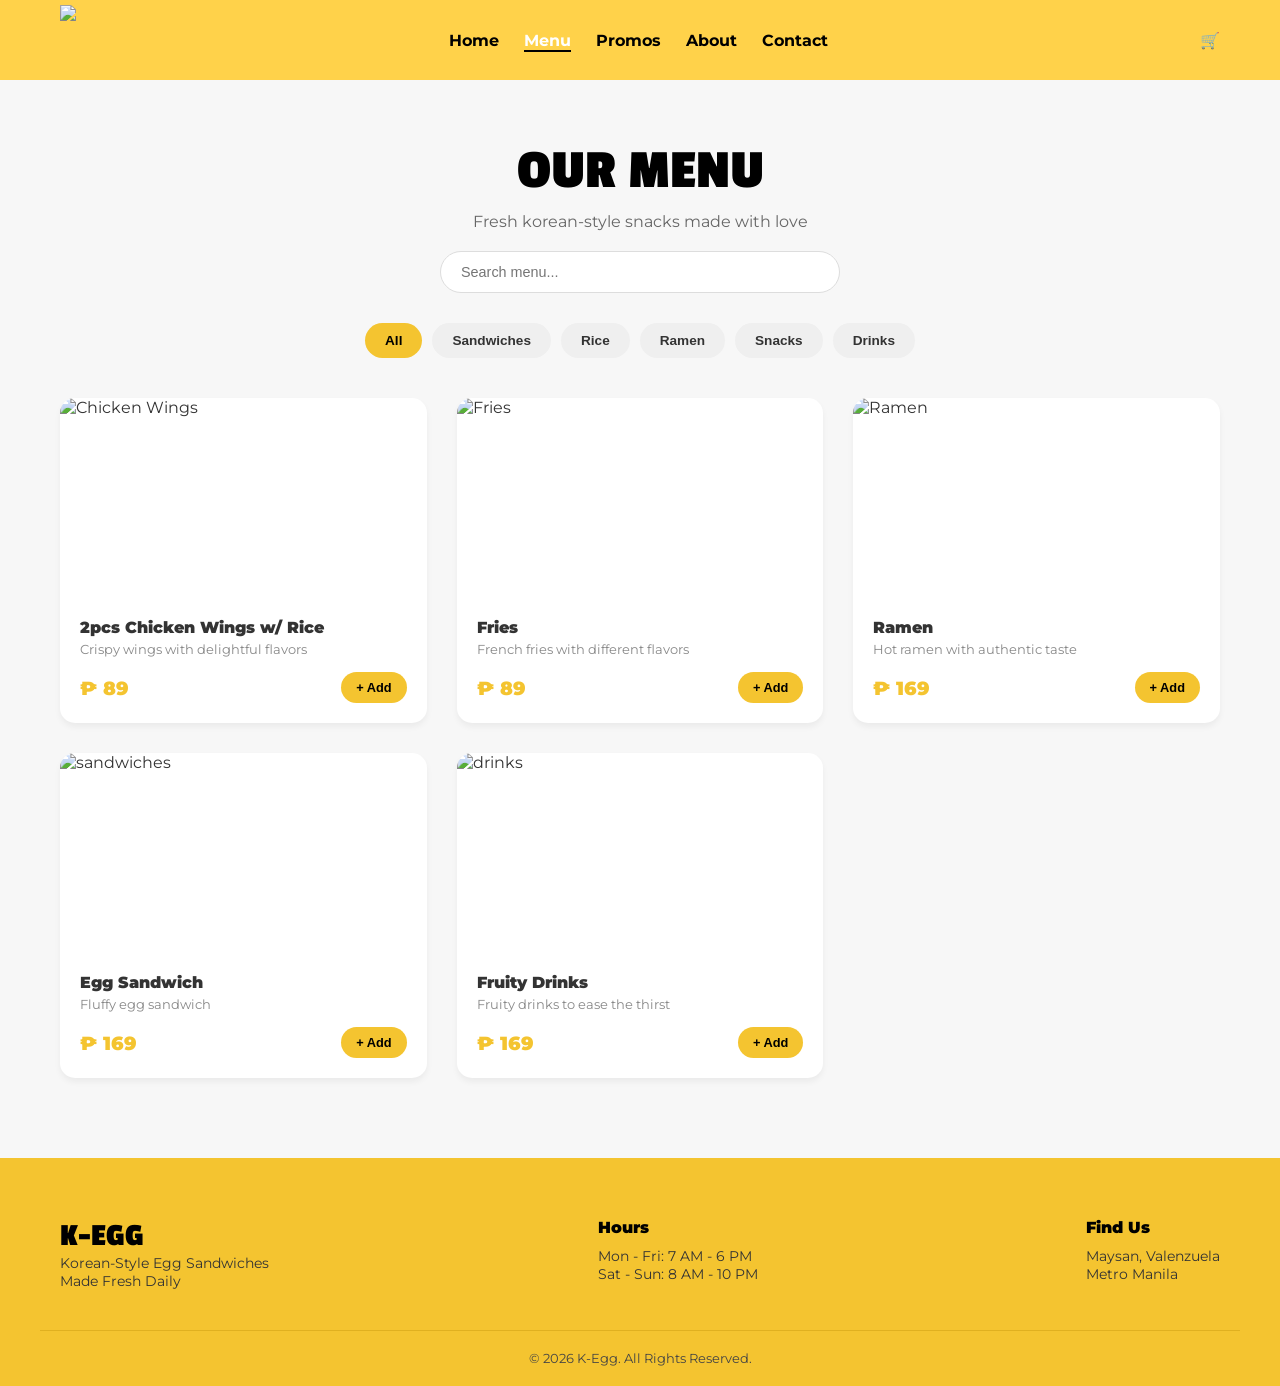
==== menu.html @ 5763af6b "Add files via upload" ====
<!DOCTYPE html>
<html lang="en">
<head>
    <meta charset="UTF-8">
    <meta name="viewport" content="width=device-width, initial-scale=1.0">
    <title>K-Egg | Our Menu</title>
    <link rel="stylesheet" href="style.css">
    <link href="https://fonts.googleapis.com/css2?family=Montserrat:wght@400;700;900&family=Passion+One:wght@700&display=swap" rel="stylesheet">
</head>
<body class="menu-page">

    <header>
        <nav class="container">
            <div class="logo">
                 <div class="logo"><img src="images/logoo.jpg" id="logoo"></div>
            </div>
            <ul class="nav-links">
                <li><a href="index.html">Home</a></li>
                <li><a href="menu.html" class="active">Menu</a></li>
                <li><a href="promos.html">Promos</a></li>
                <li><a href="about.html">About</a></li>
                <li><a href="contact.html">Contact</a></li>
            </ul>
            <div class="cart-icon">🛒</div>
        </nav>
    </header>

    <main class="container">
        <section class="menu-intro">
            <h2>OUR MENU</h2>
            <p>Fresh korean-style snacks made with love</p>
            <input type="text" placeholder="Search menu..." class="search-bar">
        </section>

        <section class="menu-filters">
            <button class="filter-btn active" data-filter="all">All</button>
            <button class="filter-btn" data-filter="sandwiches">Sandwiches</button>
            <button class="filter-btn" data-filter="rice">Rice</button>
            <button class="filter-btn" data-filter="ramen">Ramen</button>
            <button class="filter-btn" data-filter="snacks">Snacks</button>
            <button class="filter-btn" data-filter="drinks">Drinks</button>
        </section>

        <section class="menu-grid">
            
            <div class="menu-card" data-category="rice">
                <div class="card-img-container">
                    <img src="images/chicken.jpg" alt="Chicken Wings">
                </div>
                <div class="card-info">
                    <h4>2pcs Chicken Wings w/ Rice</h4>
                    <p class="desc">Crispy wings with delightful flavors</p>
                    <div class="price-add">
                        <p class="price">₱ 89</p>
                        <button class="add-btn">+ Add</button>
                    </div>
                </div>
            </div>

            <div class="menu-card" data-category="snacks">
                <div class="card-img-container">
                    <img src="images/fries.jpg" alt="Fries">
                </div>
                <div class="card-info">
                    <h4>Fries</h4>
                    <p class="desc">French fries with different flavors</p>
                    <div class="price-add">
                        <p class="price">₱ 89</p>
                        <button class="add-btn">+ Add</button>
                    </div>
                </div>
            </div>

            <div class="menu-card" data-category="ramen">
                <div class="card-img-container">
                    <img src="images/ramen.jpg" alt="Ramen">
                </div>
                <div class="card-info">
                    <h4>Ramen</h4>
                    <p class="desc">Hot ramen with authentic taste</p>
                    <div class="price-add">
                        <p class="price">₱ 169</p>
                        <button class="add-btn">+ Add</button>
                    </div>
                </div>
            </div>

            <div class="menu-card" data-category="sandwiches">
                <div class="card-img-container">
                    <img src="images/egg sandwich.jpg" alt="sandwiches">
                </div>
                <div class="card-info">
                    <h4>Egg Sandwich</h4>
                    <p class="desc">Fluffy egg sandwich</p>
                    <div class="price-add">
                        <p class="price">₱ 169</p>
                        <button class="add-btn">+ Add</button>
                    </div>
                </div>
            </div>

            <div class="menu-card" data-category="drinks">
                <div class="card-img-container">
                    <img src="images/drinks.jpg" alt="drinks">
                </div>
                <div class="card-info">
                    <h4>Fruity Drinks</h4>
                    <p class="desc">Fruity drinks to ease the thirst</p>
                    <div class="price-add">
                        <p class="price">₱ 169</p>
                        <button class="add-btn">+ Add</button>
                    </div>
                </div>
            </div>


            </section>
    </main>

    <footer class="main-footer">
        <div class="container footer-content">
            <div class="footer-left">
                <h3>K-EGG</h3>
                <p>Korean-Style Egg Sandwiches <br> Made Fresh Daily</p>
            </div>
            <div class="footer-center">
                <h4>Hours</h4>
                <p>Mon - Fri: 7 AM - 6 PM <br> Sat - Sun: 8 AM - 10 PM</p>
            </div>
            <div class="footer-right">
                <h4>Find Us</h4>
                <p>Maysan, Valenzuela <br> Metro Manila</p>
            </div>
        </div>
        <div class="copyright container">
            <p>&copy; 2026 K-Egg. All Rights Reserved.</p>
        </div>
    </footer>
<script>
    var filterButtons = document.querySelectorAll('.filter-btn');
    var menuCards = document.querySelectorAll('.menu-card');

    filterButtons.forEach(button => {
        button.addEventListener('click', () => {
            filterButtons.forEach(btn => btn.classList.remove('active'));
            button.classList.add('active');

            var filterValue = button.getAttribute('data-filter');

            menuCards.forEach(card => {
                var cardCategory = card.getAttribute('data-category');
                
                if (filterValue === 'all' || filterValue === cardCategory) {
                    card.style.display = 'block'; 
                } else {
                    card.style.display = 'none';  
                }
            });
        });
    });
</script>
</body>
</html>
---- style.css ----
* {
    margin: 0;
    padding: 0;
    box-sizing: border-box;
}

body {
    font-family: 'Montserrat', sans-serif;
    color: #333;
}

.container {
    max-width: 1200px;
    margin: 0 auto;
    padding: 0 20px;
}


header {
    background-color: #ffd24a;
    padding: 5px 0; 
    width: 100%;
}

nav {
    display: flex;
    justify-content: space-between;
    align-items: center;
    padding: 15px 0;
    flex-wrap: wrap; 
}

.logo {
    display: flex;
    align-items: center;
}

.logo-img {
    max-width: 150px;
    height: auto;
}

.nav-links {
    display: flex;
    list-style: none;
    gap: 25px;
    margin: 0 auto;
}

.nav-links li a {
    text-decoration: none;
    font-weight: 700;
    color: #000;
    transition: 0.3s;
    cursor: pointer;
}

.nav-links li a.active {
    color: #fff;
}


#logoo {
    height: 70px; 
    width: auto;
    display: block;
}


.nav-links li a:hover {
    color: #444;
}

.hero {
    background: linear-gradient(rgba(0,0,0,0.4), rgba(0,0,0,0.4)), 
                url('images/KEGG\ MAIN.jpg');
    background-size: cover;
    background-position: center;
    height: 85vh;
    display: flex;
    align-items: center;
    color: #fff;
}

.hero h1 {
    font-family: 'Passion One', cursive;
    font-size: 4.5rem;
    line-height: 1;
    margin-bottom: 15px;
}

.highlight {
    color: #f4c430;
}

.hero p {
    font-size: 1.2rem;
    margin-bottom: 30px;
}

.hero-btns {
    display: flex;
    flex-wrap: wrap;
    gap: 12px;
}

.btn-yellow {
    background: #f4c430;
    border: none;
    padding: 15px 30px;
    font-weight: 900;
    border-radius: 10px;
    cursor: pointer;
    margin-right: 0;
}

.btn-yellow a {
    text-decoration: none;
    color: white;
}

.btn-white {
    background: #fff;
    border: none;
    padding: 15px 30px;
    font-weight: 900;
    border-radius: 10px;
    cursor: pointer;
}
.btn-white a {
    text-decoration: none;
    color: black;
}

.features {
    display: flex;
    justify-content: space-around;
    padding: 60px 0;
    text-align: center;
}

.feature-item {
    flex: 1;
    padding: 20px;
}

.feature-item img {
    width: 60px;
    margin-bottom: 15px;
}

.feature-item h3 {
    margin-bottom: 10px;
    font-weight: 900;
}

.feature-item p {
    font-size: 0.85rem;
    color: #666;
}

/* Signature Dishes */
.dishes {
    text-align: center;
    padding-bottom: 80px;
}

.dishes h2 {
    font-family: 'Passion One', cursive;
    font-size: 2.5rem;
    margin-bottom: 40px;
}

.dish-grid {
    display: flex;
    gap: 20px;
}

.dish-card {
    flex: 1;
    height: 350px;
    border-radius: 20px;
    position: relative;
    overflow: hidden;
    background-size: cover;
    background-position: center;
}

.card-egg { background-image: url("images/egg sandwich.jpg"); }
.card-rice { background-image: url("images/rice.jpg"); }

.card-overlay {
    position: absolute;
    bottom: 0;
    width: 100%;
    padding: 20px;
    background: linear-gradient(transparent, rgba(0,0,0,0.8));
    color: white;
    text-align: left;
}

.card-overlay p { font-size: 0.8rem; margin-bottom: 5px; }
.card-overlay a { color: #f4c430; text-decoration: none; font-weight: bold; }

.promo-banner {
    background-color: #f4c430;
    padding: 50px 0;
    text-align: center;
}

.promo-banner h2 { font-family: 'Passion One', cursive; font-size: 2.5rem; }
.promo-banner p { margin: 10px 0 20px; font-weight: 700; }

.btn-white-promo {
    background: #fff;
    border: none;
    padding: 10px 25px;
    border-radius: 50px;
    font-weight: 900;
    cursor: pointer;
    border: 1px solid #ccc;
}

/* --- MENU --- */
.menu-page {
    background-color: #f7f7f7;
}

.nav-links li a.active {
    border-bottom: 2px solid #000;
}

.menu-intro {
    text-align: center;
    padding: 60px 0 30px;
}

.menu-intro h2 {
    font-family: 'Passion One', cursive;
    font-size: 3.5rem;
    color: #000;
}

.menu-intro p {
    color: #666;
    margin: 10px 0 20px;
}

.search-bar {
    width: 100%;
    max-width: 400px;
    padding: 12px 20px;
    border: 1px solid #ddd;
    border-radius: 50px;
    background-color: #fff;
    font-size: 0.9rem;
}

.menu-filters {
    display: flex;
    justify-content: center;
    gap: 10px;
    flex-wrap: wrap;
    padding-bottom: 40px;
}

.filter-btn {
    padding: 10px 20px;
    border: none;
    border-radius: 50px;
    background-color: #efefef;
    color: #333;
    font-weight: 700;
    font-size: 0.85rem;
    cursor: pointer;
    transition: 0.3s;
}

.filter-btn:hover {
    background-color: #e0e0e0;
}

.filter-btn.active {
    background-color: #f4c430;
    color: #000;
}

.menu-grid {
    display: grid;
    grid-template-columns: repeat(auto-fill, minmax(300px, 1fr));
    gap: 30px;
    padding-bottom: 80px;
}

.menu-card {
    background-color: #fff;
    border-radius: 15px;
    overflow: hidden;
    box-shadow: 0 4px 6px rgba(0,0,0,0.05);
    transition: transform 0.3s;
}

.menu-card:hover {
    transform: translateY(-5px);
}

.card-img-container {
    height: 200px;
    overflow: hidden;
}

.card-img-container img {
    width: 100%;
    height: 100%;
    object-fit: cover;
    display: block;
}

.card-info {
    padding: 20px;
    text-align: left;
}

.card-info h4 {
    font-weight: 900;
    font-size: 1rem;
    margin-bottom: 5px;
}

.card-info .desc {
    font-size: 0.8rem;
    color: #888;
    margin-bottom: 15px;
}

.price-add {
    display: flex;
    justify-content: space-between;
    align-items: center;
}

.card-info .price {
    color: #f4c430;
    font-weight: 900;
    font-size: 1.2rem;
}

.add-btn {
    background-color: #f4c430;
    color: #000;
    border: none;
    padding: 8px 15px;
    border-radius: 50px;
    font-weight: 700;
    font-size: 0.8rem;
    cursor: pointer;
}

.main-footer {
    background-color: #f4c430;
    padding: 60px 0 20px;
    color: #000;
}

.footer-content {
    display: flex;
    justify-content: space-between;
    gap: 40px;
}

.footer-content h3 { font-family: 'Passion One', cursive; font-size: 2rem; }
.footer-content h4 { font-weight: 900; margin-bottom: 10px; }
.footer-content p { font-size: 0.9rem; color: #333; }

.copyright {
    text-align: center;
    border-top: 1px solid #e0b020;
    padding-top: 20px;
    margin-top: 40px;
    font-size: 0.8rem;
    color: #444;
}

/* PROMOS */

.promos-page {
    background-color: #f7f7f7;
}

.promos-intro {
    text-align: center;
    padding: 60px 0 40px;
}

.promos-intro h2 {
    font-family: 'Passion One', cursive;
    font-size: 3.5rem;
    color: #000;
}

.promos-intro p {
    color: #666;
    margin-top: 10px;
}

.flash-sale-section {
    background-color: #f4c430;
    padding: 50px 0;
    border-radius: 20px;
    margin-bottom: 60px;
}

.flash-content {
    display: flex;
    align-items: center;
    gap: 40px;
    max-width: 1000px;
    margin: 0 auto;
}

.sticky-note {
    width: 200px;
    height: auto;
}

.flash-text {
    flex: 1;
    color: #000;
}

.flash-text h3 {
    font-family: 'Passion One', cursive;
    font-size: 3rem;
    line-height: 1.1;
    margin-bottom: 10px;
}

.flash-text p {
    font-size: 1rem;
    font-weight: 700;
    margin-bottom: 25px;
}

.btn-order-now {
    background-color: #fff;
    color: #f4c430;
    border: none;
    padding: 12px 30px;
    border-radius: 50px;
    font-weight: 900;
    font-size: 0.9rem;
    cursor: pointer;
    box-shadow: 0 4px 6px rgba(0,0,0,0.1);
}

.discount-grid {
    display: grid;
    grid-template-columns: repeat(auto-fit, minmax(300px, 1fr));
    gap: 30px;
    padding-bottom: 80px;
}

.discount-card {
    background-color: #fff;
    border-radius: 15px;
    overflow: hidden;
    box-shadow: 0 4px 8px rgba(0,0,0,0.04);
}

.discount-card .card-img-container {
    height: 200px;
}

.discount-card .card-img-container img {
    width: 100%;
    height: 100%;
    object-fit: cover;
}

.discount-card .card-info {
    padding: 20px;
    text-align: left;
}

.discount-card .card-info h4 {
    font-weight: 900;
    font-size: 1rem;
    margin-bottom: 5px;
}

.discount-card .card-info .desc {
    font-size: 0.8rem;
    color: #666;
    margin-bottom: 15px;
    line-height: 1.4;
}

.valid-until {
    display: flex;
    align-items: center;
    gap: 8px;
    border-top: 1px solid #eee;
    padding-top: 10px;
}

.mini-clock {
    width: 16px;
    height: 16px;
    opacity: 0.5;
}

.valid-until p {
    font-size: 0.7rem;
    color: #aaaaaa;
}

.why-choose-section {
    padding: 80px 0;
    text-align: center;
}

.why-choose-section h2 {
    font-weight: 900;
    font-size: 2.2rem;
    margin-bottom: 50px;
}

.features-grid {
    display: flex;
    justify-content: space-around;
    gap: 20px;
    flex-wrap: wrap;
}

.feature-item {
    flex: 1;
    min-width: 250px;
    display: flex;
    flex-direction: column;
    align-items: center;
}

.icon-circle {
    width: 80px;
    height: 80px;
    background-color: #f4c430;
    border-radius: 50%;
    display: flex;
    align-items: center;
    justify-content: center;
    font-size: 2rem;
    color: #fff;
    margin-bottom: 20px;
}

.feature-item h4 {
    font-weight: 900;
    font-size: 1.2rem;
    margin-bottom: 10px;
}

.feature-item p {
    font-size: 0.9rem;
    color: #666;
    line-height: 1.5;
}

.detailed-footer {
    background-color: #f4c430;
    padding: 60px 0 20px;
    color: #000;
}

.btn-white-promo a {
    text-decoration: none;
    color: #000;
}
.footer-layout {
    display: flex;
    justify-content: space-between;
    gap: 30px;
    padding-bottom: 40px;
}

.footer-block {
    flex: 1;
}

.footer-block h3 {
    font-family: 'Passion One', cursive;
    font-size: 2.2rem;
    margin-bottom: 5px;
}

.footer-block h4 {
    font-weight: 900;
    font-size: 1rem;
    margin-bottom: 15px;
}

.footer-block p, 
.footer-block ul li {
    font-size: 0.9rem;
    color: #333;
    line-height: 1.6;
}

.footer-block .address {
    margin-top: 10px;
    color: #555;
    font-size: 0.85rem;
}

.footer-block ul {
    list-style: none;
    padding: 0;
}

.footer-block ul li {
    margin-bottom: 8px;
}

.footer-block ul li a {
    text-decoration: none;
    color: #000;
    transition: 0.2s;
}

.footer-block ul li a:hover {
    color: #fff;
}

.social-icons {
    display: flex;
    gap: 15px;
}

.social-icons a img {
    width: 24px;
    height: 24px;
    transition: transform 0.2s;
}

.social-icons a:hover img {
    transform: scale(1.1);
}

.detailed-footer .copyright {
    text-align: center;
    border-top: 1px solid #e0b020;
    padding-top: 20px;
    font-size: 0.8rem;
    color: #444;
}


/* About */
.about-page {
    background-color: #fff;
}

.about-hero {
    background-color: #f5d36e;
    padding: 80px 0 60px;
    text-align: center;
}

.about-hero h2 {
    font-family: 'Passion One', cursive;
    font-size: 3.5rem;
    color: #fff;
}

.about-hero p {
    color: rgba(255,255,255,0.9);
    margin-top: 10px;
    font-size: 1rem;
}

.our-story {
    padding: 80px 0;
}

.our-story h3 {
    font-family: 'Passion One', cursive;
    font-size: 3rem;
    color: #000;
    margin-bottom: 30px;
}

.story-layout {
    display: flex;
    justify-content: space-between;
    align-items: center;
    gap: 40px;
}

.story-text {
    flex: 1.2;
}

.story-text p {
    font-size: 1rem;
    color: #333;
    line-height: 1.7;
    margin-bottom: 25px;
}

.story-image {
    flex: 1;
}

.story-image img {
    width: 100%;
    height: auto;
    border-radius: 15px;
    box-shadow: 0 10px 20px rgba(0,0,0,0.1);
}

.our-values {
    background-color: #f7f7f7;
    padding: 80px 0;
    text-align: center;
}

.our-values h3 {
    font-family: 'Passion One', cursive;
    font-size: 3rem;
    color: #000;
    margin-bottom: 60px;
}

.values-grid {
    display: grid;
    grid-template-columns: repeat(4, 1fr);
    gap: 30px;
}

.value-item {
    display: flex;
    flex-direction: column;
    align-items: center;
}

.value-item .icon-circle {
    width: 80px;
    height: 80px;
    background-color: #f4c430;
    border-radius: 50%;
    display: flex;
    align-items: center;
    justify-content: center;
    font-size: 2.2rem;
    color: #fff;
    margin-bottom: 20px;
}

.value-item h4 {
    font-weight: 900;
    font-size: 1.1rem;
    margin-bottom: 10px;
}

.value-item p {
    font-size: 0.85rem;
    color: #666;
    line-height: 1.5;
}

/* CONTACT */
.contact-page {
    background-color: #fff;
}
 
.contact-hero {
    background-color: #f5d36e;
    padding: 80px 0 60px;
    text-align: center;
}
 
.contact-hero h2 {
    font-family: 'Passion One', cursive;
    font-size: 3.5rem;
    color: #fff;
    letter-spacing: 3px;
}
 
.contact-hero p {
    color: rgba(255, 255, 255, 0.9);
    margin-top: 10px;
    font-size: 1rem;
}
 
.contact-main {
    padding: 60px 20px;
}
 
.contact-columns {
    display: flex;
    gap: 50px;
    align-items: flex-start;
    margin-bottom: 60px;
}
 
.contact-info {
    flex: 1;
}
 
.contact-info h3 {
    font-weight: 900;
    font-size: 1.1rem;
    color: #000;
    margin-bottom: 24px;
}
 
.info-item {
    display: flex;
    align-items: flex-start;
    gap: 12px;
    margin-bottom: 20px;
}
 
.info-icon {
    width: 36px;
    height: 36px;
    background-color: #ffd24a;
    border-radius: 8px;
    display: flex;
    align-items: center;
    justify-content: center;
    font-size: 16px;
    flex-shrink: 0;
}
 
.info-text strong {
    display: block;
    font-size: 0.85rem;
    font-weight: 900;
    color: #000;
    margin-bottom: 3px;
}
 
.info-text p {
    font-size: 0.82rem;
    color: #555;
    line-height: 1.6;
}
 
.contact-follow {
    margin-top: 24px;
}
 
.contact-follow h4 {
    font-weight: 900;
    font-size: 0.9rem;
    color: #000;
    margin-bottom: 10px;
}
 
.contact-map {
    flex: 1.3;
}
 
.contact-map iframe {
    width: 100%;
    height: 300px;
    border: none;
    border-radius: 12px;
    box-shadow: 0 4px 12px rgba(0, 0, 0, 0.08);
}
 
.contact-form-section {
    padding-bottom: 20px;
}
 
.contact-form-section h3 {
    font-weight: 900;
    font-size: 1.1rem;
    color: #000;
    text-align: center;
    margin-bottom: 24px;
}
 
.contact-form-box {
    background-color: #fffbee;
    border-radius: 14px;
    padding: 30px;
    border: 1px solid #ffd24a;
    max-width: 700px;
    margin: 0 auto;
}
 
.form-row {
    display: flex;
    gap: 20px;
    margin-bottom: 16px;
}
 
.form-group {
    flex: 1;
    display: flex;
    flex-direction: column;
    margin-bottom: 16px;
}
 
.form-row .form-group {
    margin-bottom: 0;
}
 
.form-group label {
    font-size: 0.82rem;
    font-weight: 700;
    color: #000;
    margin-bottom: 6px;
}
 
.form-group input,
.form-group textarea {
    padding: 10px 14px;
    border: 1px solid #ffd24a;
    border-radius: 8px;
    font-size: 0.85rem;
    font-family: 'Montserrat', sans-serif;
    color: #333;
    background: #fff;
    outline: none;
    transition: border-color 0.2s;
}
 
.form-group input:focus,
.form-group textarea:focus {
    border-color: #f4c430;
    box-shadow: 0 0 0 3px rgba(255, 210, 74, 0.25);
}
 
.form-group textarea {
    resize: vertical;
    min-height: 100px;
}
 
.form-error {
    display: none;
    background-color: #ffebee;
    border: 1px solid #ef9a9a;
    border-radius: 8px;
    padding: 10px 14px;
    font-size: 0.8rem;
    color: #c62828;
    margin-bottom: 14px;
    line-height: 1.6;
}
 
.btn-send {
    width: 100%;
    background-color: #ffd24a;
    border: none;
    padding: 14px;
    border-radius: 10px;
    font-family: 'Montserrat', sans-serif;
    font-weight: 900;
    font-size: 0.9rem;
    letter-spacing: 1px;
    color: #fff;
    cursor: pointer;
    transition: background-color 0.2s;
}
 
.btn-send:hover {
    background-color: #f4c430;
}
 
.btn-send:disabled {
    opacity: 0.6;
    cursor: not-allowed;
}
 
.form-success {
    display: none;
    background-color: #fff9e6;
    border: 1px solid #ffd24a;
    border-radius: 8px;
    padding: 12px 16px;
    text-align: center;
    font-size: 0.85rem;
    font-weight: 700;
    color: #a07800;
    margin-top: 14px;
}
 
.contact-cta {
    background-color: #ffd24a;
    padding: 60px 0;
    text-align: center;
}
 
.contact-cta h2 {
    font-family: 'Passion One', cursive;
    font-size: 2.5rem;
    color: #fff;
    margin-bottom: 10px;
}
 
.contact-cta p {
    font-size: 0.95rem;
    font-weight: 700;
    color: rgba(255, 255, 255, 0.9);
    margin-bottom: 24px;
}
 
.contact-cta .btn-order-now {
    background-color: #fff;
    color: #f4c430;
    border: none;
    padding: 12px 35px;
    border-radius: 50px;
    font-family: 'Montserrat', sans-serif;
    font-weight: 900;
    font-size: 0.9rem;
    cursor: pointer;
    box-shadow: 0 4px 6px rgba(0, 0, 0, 0.1);
    transition: transform 0.2s;
}
 
.contact-cta .btn-order-now:hover {
    transform: scale(1.04);
}

/* --- MEDIA QUERIES --- */

@media (max-width: 768px) {
    .nav-links { display: none; }

    .hero { text-align: center; height: auto; padding: 100px 0; }
    .hero h1 { font-size: 2.5rem; }

    .hero-btns {
        display: flex;
        flex-direction: column;
        align-items: center;
        gap: 12px;
    }

    .btn-yellow {
        margin-right: 0;
        width: 200px;
    }

    .btn-white {
        width: 200px;
    }

    .features {
        flex-direction: column;
        align-items: center;
    }

    .dish-grid {
        flex-direction: column;
        align-items: center;
    }

    .dish-card {
        flex: none;
        width: 100%;
        height: 280px;
        margin-bottom: 20px;
        background-size: cover;
        background-position: center;
    }

    .card-egg { background-image: url("images/egg sandwich.jpg"); }
    .card-rice { background-image: url("images/rice.jpg"); }
}

/* MENU MQ */
@media (max-width: 768px) {
    .menu-intro h2 { font-size: 2.5rem; }
    
    .footer-content {
        flex-direction: column;
        text-align: center;
    }
}


/* PROMOS MQ */
@media (max-width: 1024px) {
    .features-grid {
        justify-content: center;
        gap: 40px;
    }
}

@media (max-width: 768px) {
    .promos-intro h2 { 
        font-size: 2.5rem; 
    }
    
    .flash-content {
        flex-direction: column;
        text-align: center;
        gap: 20px;
    }

    .features-grid {
        flex-direction: column;
        align-items: center;
    }

    .feature-item {
        width: 100%;
        max-width: 300px;
    }
    
    .footer-layout {
        flex-direction: column;
        align-items: center;
        text-align: center;
        gap: 40px;
    }

    .footer-block {
        width: 100%;
    }

    .social-icons {
        justify-content: center;
    }
}

@media (max-width: 480px) {
    .flash-text h3 {
        font-size: 2rem;
    }
    
    .sticky-note {
        width: 150px;
    }
}

/* ABOUT MQ */

@media (max-width: 900px) {
    .story-layout {
        flex-direction: column;
        gap: 30px;
    }
    .values-grid {
        grid-template-columns: repeat(2, 1fr);
        gap: 40px 20px;
    }
}

@media (max-width: 768px) {
   nav {
        justify-content: center;
        gap: 10px;
    }

    .nav-links {
        display: flex; 
        flex-direction: row;
        flex-wrap: wrap;
        justify-content: center;
        width: 100%;
        gap: 15px;
        order: 3;
        padding: 10px 0;
    }

    .nav-links li a {
        font-size: 0.85rem;
        padding: 5px 10px;
        pointer-events: auto;
    }

    .cart-icon {
        order: 2;
        
    }
}

@media (max-width: 480px) {
    .logo-img {
        max-width: 120px;
    }

    .about-hero h2 { 
        font-size: 2rem; 
    }

    .footer-layout {
        flex-direction: column;
        align-items: center;
        text-align: center;
        gap: 40px;
    }

    .social-icons {
        justify-content: center;
    }

    .values-grid {
        grid-template-columns: 1fr;
    }
}

/* CONTACT MQ */
@media (max-width: 900px) {
    .contact-columns {
        flex-direction: column;
        gap: 30px;
    }
 
    .contact-map iframe {
        height: 250px;
    }
}
 
@media (max-width: 768px) {
    .contact-hero h2 {
        font-size: 2.5rem;
    }
 
    .form-row {
        flex-direction: column;
        gap: 0;
    }
 
    .form-row .form-group {
        margin-bottom: 16px;
    }
 
    .contact-form-box {
        padding: 20px;
    }
 
    .contact-cta h2 {
        font-size: 2rem;
    }
}

@media (max-width: 480px) {
    .contact-hero h2 {
        font-size: 1.8rem;
    }
 
    .contact-cta h2 {
        font-size: 1.6rem;
    }
 
    .contact-main {
        padding: 40px 20px;
    }
 
    .info-icon {
        width: 30px;
        height: 30px;
        font-size: 14px;
    }
}
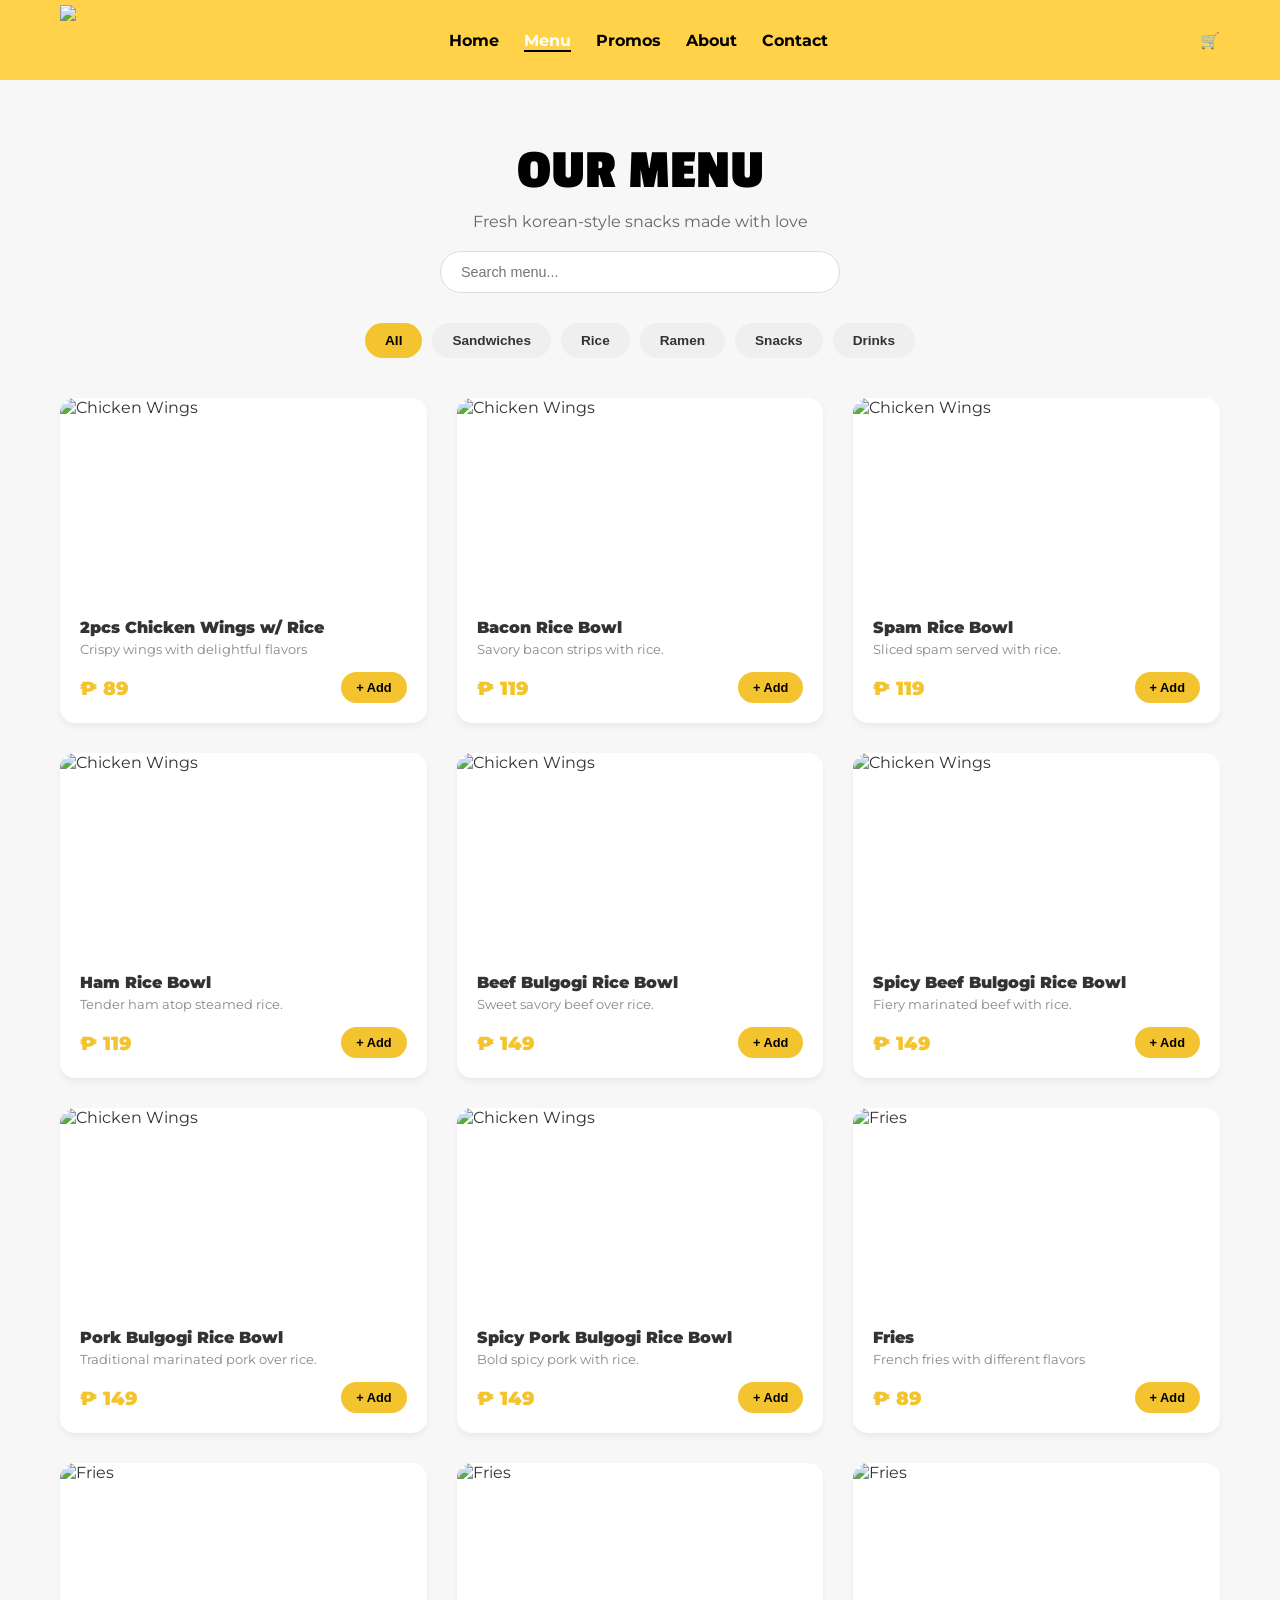
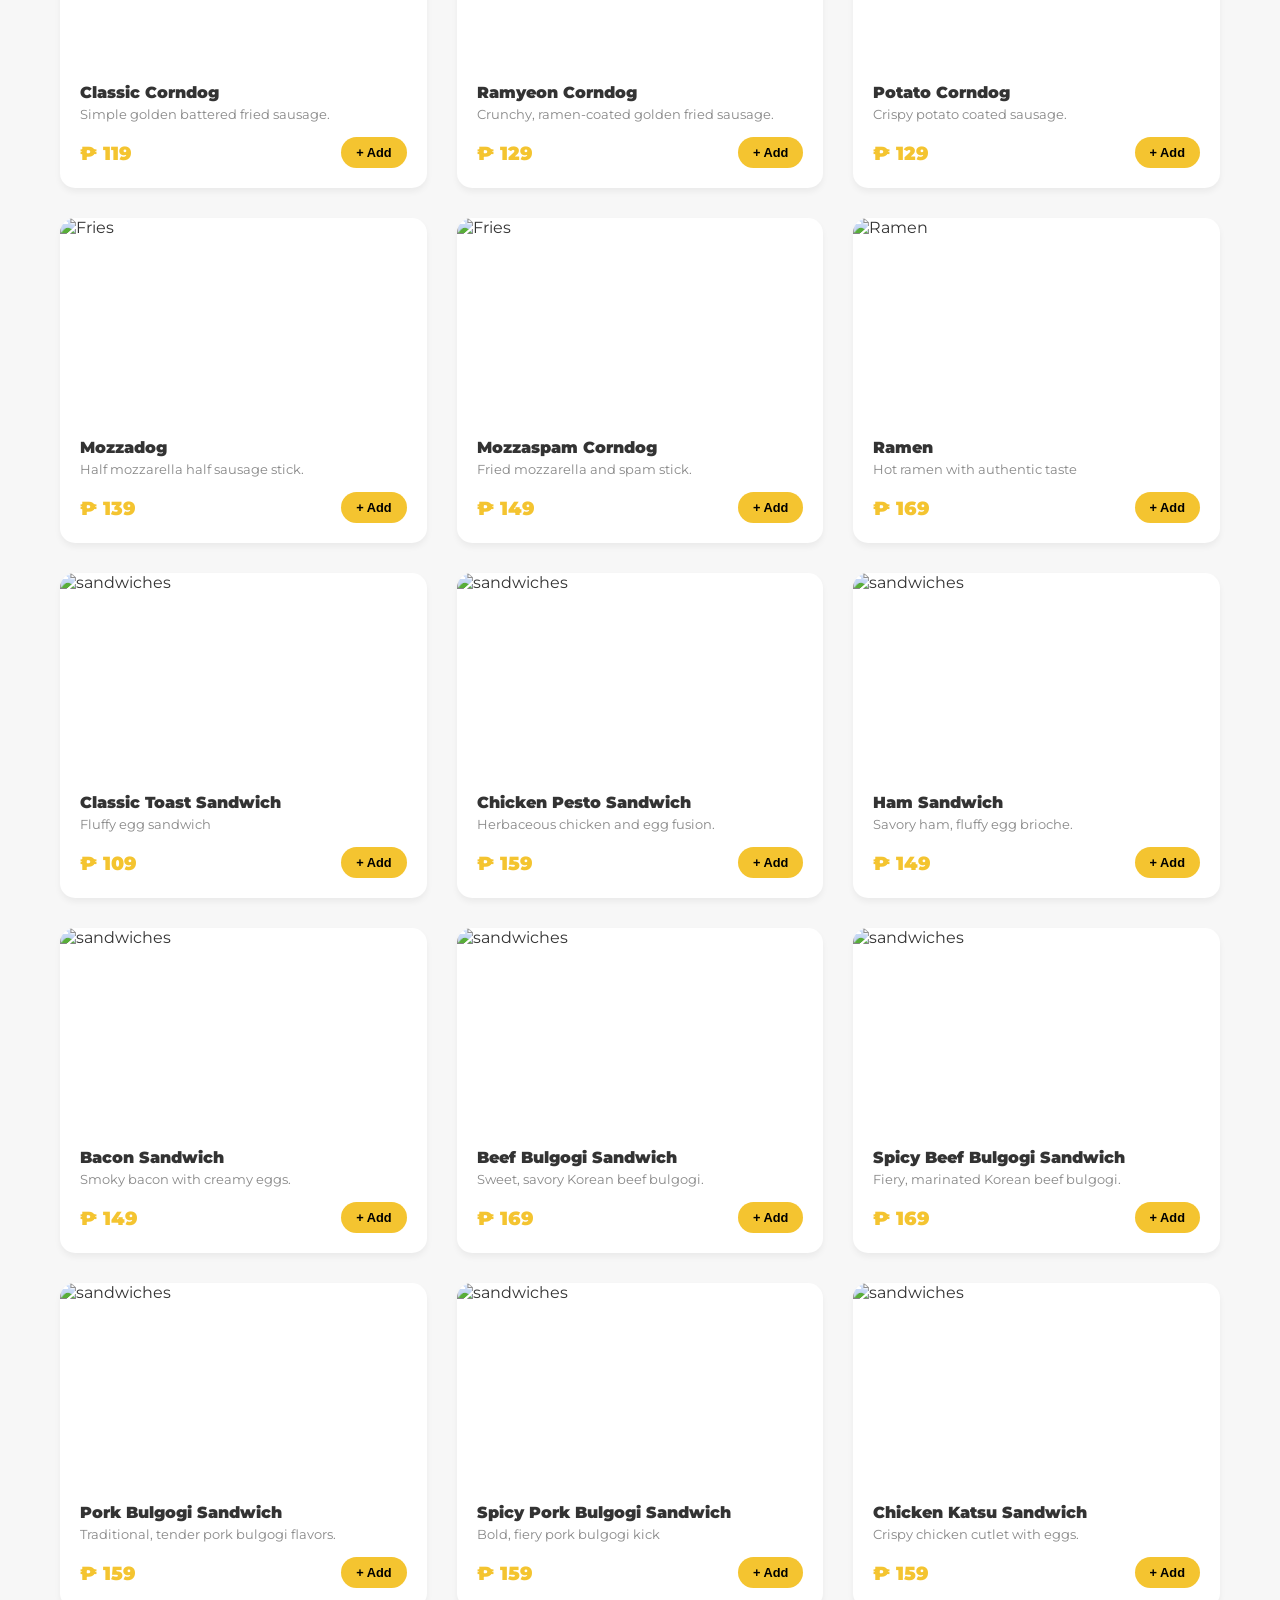
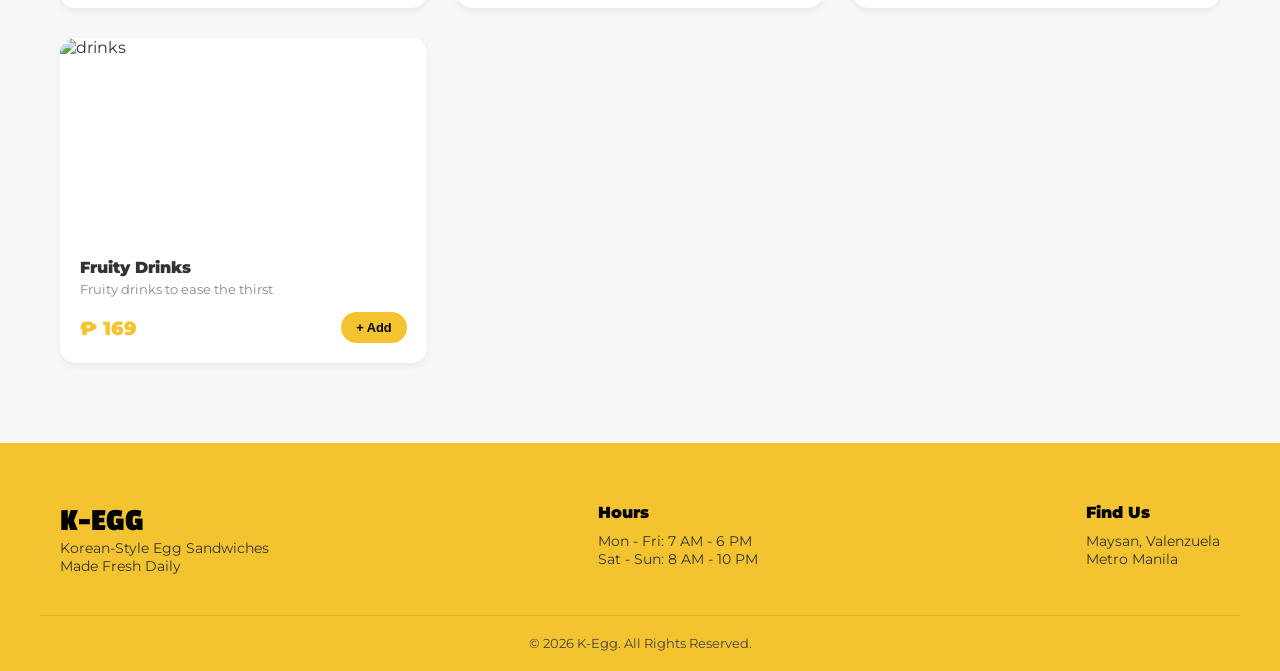
==== commit ab32b56a: "Add files via upload" ====
--- a/menu.html
+++ b/menu.html
@@ -57,6 +57,104 @@
                 </div>
             </div>
 
+            <div class="menu-card" data-category="rice">
+                <div class="card-img-container">
+                    <img src="images/baconricebowl.jpg" alt="Chicken Wings">
+                </div>
+                <div class="card-info">
+                    <h4>Bacon Rice Bowl</h4>
+                    <p class="desc">Savory bacon strips with rice.</p>
+                    <div class="price-add">
+                        <p class="price">₱ 119</p>
+                        <button class="add-btn">+ Add</button>
+                    </div>
+                </div>
+            </div>
+
+            <div class="menu-card" data-category="rice">
+                <div class="card-img-container">
+                    <img src="images/spamricebowl.jpg" alt="Chicken Wings">
+                </div>
+                <div class="card-info">
+                    <h4>Spam Rice Bowl</h4>
+                    <p class="desc">Sliced spam served with rice.</p>
+                    <div class="price-add">
+                        <p class="price">₱ 119</p>
+                        <button class="add-btn">+ Add</button>
+                    </div>
+                </div>
+            </div>
+
+            <div class="menu-card" data-category="rice">
+                <div class="card-img-container">
+                    <img src="images/hamricebowl.jpg" alt="Chicken Wings">
+                </div>
+                <div class="card-info">
+                    <h4>Ham Rice Bowl</h4>
+                    <p class="desc">Tender ham atop steamed rice.</p>
+                    <div class="price-add">
+                        <p class="price">₱ 119</p>
+                        <button class="add-btn">+ Add</button>
+                    </div>
+                </div>
+            </div>
+
+            <div class="menu-card" data-category="rice">
+                <div class="card-img-container">
+                    <img src="images/beefbulgogirice.jpg" alt="Chicken Wings">
+                </div>
+                <div class="card-info">
+                    <h4>Beef Bulgogi Rice Bowl</h4>
+                    <p class="desc">Sweet savory beef over rice.</p>
+                    <div class="price-add">
+                        <p class="price">₱ 149</p>
+                        <button class="add-btn">+ Add</button>
+                    </div>
+                </div>
+            </div>
+
+            <div class="menu-card" data-category="rice">
+                <div class="card-img-container">
+                    <img src="images/spicybeeffrice.jpg" alt="Chicken Wings">
+                </div>
+                <div class="card-info">
+                    <h4>Spicy Beef Bulgogi Rice Bowl</h4>
+                    <p class="desc">Fiery marinated beef with rice.</p>
+                    <div class="price-add">
+                        <p class="price">₱ 149</p>
+                        <button class="add-btn">+ Add</button>
+                    </div>
+                </div>
+            </div>
+
+            <div class="menu-card" data-category="rice">
+                <div class="card-img-container">
+                    <img src="images/porkbulgogirice.jpg" alt="Chicken Wings">
+                </div>
+                <div class="card-info">
+                    <h4>Pork Bulgogi Rice Bowl</h4>
+                    <p class="desc">Traditional marinated pork over rice.</p>
+                    <div class="price-add">
+                        <p class="price">₱ 149</p>
+                        <button class="add-btn">+ Add</button>
+                    </div>
+                </div>
+            </div>
+
+            <div class="menu-card" data-category="rice">
+                <div class="card-img-container">
+                    <img src="images/spicyporkrice.jpg" alt="Chicken Wings">
+                </div>
+                <div class="card-info">
+                    <h4>Spicy Pork Bulgogi Rice Bowl</h4>
+                    <p class="desc">Bold spicy pork with rice.</p>
+                    <div class="price-add">
+                        <p class="price">₱ 149</p>
+                        <button class="add-btn">+ Add</button>
+                    </div>
+                </div>
+            </div>
+
             <div class="menu-card" data-category="snacks">
                 <div class="card-img-container">
                     <img src="images/fries.jpg" alt="Fries">
@@ -71,6 +169,77 @@
                 </div>
             </div>
 
+            <div class="menu-card" data-category="snacks">
+                <div class="card-img-container">
+                    <img src="images/2 Classic Corndogs.jpg" alt="Fries">
+                </div>
+                <div class="card-info">
+                    <h4>Classic Corndog</h4>
+                    <p class="desc">Simple golden battered fried sausage.</p>
+                    <div class="price-add">
+                        <p class="price">₱ 119</p>
+                        <button class="add-btn">+ Add</button>
+                    </div>
+                </div>
+            </div>
+
+            <div class="menu-card" data-category="snacks">
+                <div class="card-img-container">
+                    <img src="images/4 Ramyeon Corndogs.jpg" alt="Fries">
+                </div>
+                <div class="card-info">
+                    <h4>Ramyeon Corndog</h4>
+                    <p class="desc">Crunchy, ramen-coated golden fried sausage.</p>
+                    <div class="price-add">
+                        <p class="price">₱ 129</p>
+                        <button class="add-btn">+ Add</button>
+                    </div>
+                </div>
+            </div>
+
+            <div class="menu-card" data-category="snacks">
+                <div class="card-img-container">
+                    <img src="images/2 Potato Corndogs.jpg" alt="Fries">
+                </div>
+                <div class="card-info">
+                    <h4>Potato Corndog</h4>
+                    <p class="desc">Crispy potato coated sausage.</p>
+                    <div class="price-add">
+                        <p class="price">₱ 129</p>
+                        <button class="add-btn">+ Add</button>
+                    </div>
+                </div>
+            </div>
+
+            <div class="menu-card" data-category="snacks">
+                <div class="card-img-container">
+                    <img src="images/2 Mozzadog.jpg" alt="Fries">
+                </div>
+                <div class="card-info">
+                    <h4>Mozzadog</h4>
+                    <p class="desc">Half mozzarella half sausage stick.</p>
+                    <div class="price-add">
+                        <p class="price">₱ 139</p>
+                        <button class="add-btn">+ Add</button>
+                    </div>
+                </div>
+            </div>
+
+            <div class="menu-card" data-category="snacks">
+                <div class="card-img-container">
+                    <img src="images/3 Mozza Spam.jpg" alt="Fries">
+                </div>
+                <div class="card-info">
+                    <h4>Mozzaspam Corndog</h4>
+                    <p class="desc">Fried mozzarella and spam stick.</p>
+                    <div class="price-add">
+                        <p class="price">₱ 149</p>
+                        <button class="add-btn">+ Add</button>
+                    </div>
+                </div>
+            </div>
+
+
             <div class="menu-card" data-category="ramen">
                 <div class="card-img-container">
                     <img src="images/ramen.jpg" alt="Ramen">
@@ -90,10 +259,122 @@
                     <img src="images/egg sandwich.jpg" alt="sandwiches">
                 </div>
                 <div class="card-info">
-                    <h4>Egg Sandwich</h4>
+                    <h4>Classic Toast Sandwich</h4>
                     <p class="desc">Fluffy egg sandwich</p>
                     <div class="price-add">
+                        <p class="price">₱ 109</p>
+                        <button class="add-btn">+ Add</button>
+                    </div>
+                </div>
+            </div>
+            
+            <div class="menu-card" data-category="sandwiches">
+                <div class="card-img-container">
+                    <img src="images/3 Chicken Pesto Sandwich.jpg" alt="sandwiches">
+                </div>
+                <div class="card-info">
+                    <h4>Chicken Pesto Sandwich</h4>
+                    <p class="desc">Herbaceous chicken and egg fusion.</p>
+                    <div class="price-add">
+                        <p class="price">₱ 159</p>
+                        <button class="add-btn">+ Add</button>
+                    </div>
+                </div>
+            </div>
+
+            <div class="menu-card" data-category="sandwiches">
+                <div class="card-img-container">
+                    <img src="images/3 Ham Sandwich.jpg" alt="sandwiches">
+                </div>
+                <div class="card-info">
+                    <h4>Ham Sandwich</h4>
+                    <p class="desc">Savory ham, fluffy egg brioche.</p>
+                    <div class="price-add">
+                        <p class="price">₱ 149</p>
+                        <button class="add-btn">+ Add</button>
+                    </div>
+                </div>
+            </div>
+
+            <div class="menu-card" data-category="sandwiches">
+                <div class="card-img-container">
+                    <img src="images/3 Bacon Sandwich.jpg" alt="sandwiches">
+                </div>
+                <div class="card-info">
+                    <h4>Bacon Sandwich</h4>
+                    <p class="desc">Smoky bacon with creamy eggs.</p>
+                    <div class="price-add">
+                        <p class="price">₱ 149</p>
+                        <button class="add-btn">+ Add</button>
+                    </div>
+                </div>
+            </div>
+
+            <div class="menu-card" data-category="sandwiches">
+                <div class="card-img-container">
+                    <img src="images/3 Beef Bulgogi Sandwich.jpg" alt="sandwiches">
+                </div>
+                <div class="card-info">
+                    <h4>Beef Bulgogi Sandwich</h4>
+                    <p class="desc">Sweet, savory Korean beef bulgogi.</p>
+                    <div class="price-add">
                         <p class="price">₱ 169</p>
+                        <button class="add-btn">+ Add</button>
+                    </div>
+                </div>
+            </div>
+
+            <div class="menu-card" data-category="sandwiches">
+                <div class="card-img-container">
+                    <img src="images/3 Spicy Beef Bulgogi Sandwich.jpg" alt="sandwiches">
+                </div>
+                <div class="card-info">
+                    <h4>Spicy Beef Bulgogi Sandwich</h4>
+                    <p class="desc">Fiery, marinated Korean beef bulgogi.</p>
+                    <div class="price-add">
+                        <p class="price">₱ 169</p>
+                        <button class="add-btn">+ Add</button>
+                    </div>
+                </div>
+            </div>
+
+            <div class="menu-card" data-category="sandwiches">
+                <div class="card-img-container">
+                    <img src="images/3 Pork Bulgogi Sandwich.jpg" alt="sandwiches">
+                </div>
+                <div class="card-info">
+                    <h4>Pork Bulgogi Sandwich</h4>
+                    <p class="desc">Traditional, tender pork bulgogi flavors.</p>
+                    <div class="price-add">
+                        <p class="price">₱ 159</p>
+                        <button class="add-btn">+ Add</button>
+                    </div>
+                </div>
+            </div>
+
+            <div class="menu-card" data-category="sandwiches">
+                <div class="card-img-container">
+                    <img src="images/3 Spicy Pork Bulgogi Sandwich.jpg" alt="sandwiches">
+                </div>
+                <div class="card-info">
+                    <h4>Spicy Pork Bulgogi Sandwich</h4>
+                    <p class="desc">Bold, fiery pork bulgogi kick</p>
+                    <div class="price-add">
+                        <p class="price">₱ 159</p>
+                        <button class="add-btn">+ Add</button>
+                    </div>
+                </div>
+            </div>
+
+            <div class="menu-card" data-category="sandwiches">
+                <div class="card-img-container">
+                    <img src="images/3 Chicken Katsu Sandwich.jpg" alt="sandwiches">
+                </div>
+                <div class="card-info">
+                    <h4>Chicken Katsu Sandwich</h4>
+                    <p class="desc">Crispy chicken cutlet with eggs.</p>
+                    <div class="price-add">
+                        <p class="price">₱ 159</p>
                         <button class="add-btn">+ Add</button>
                     </div>
                 </div>
